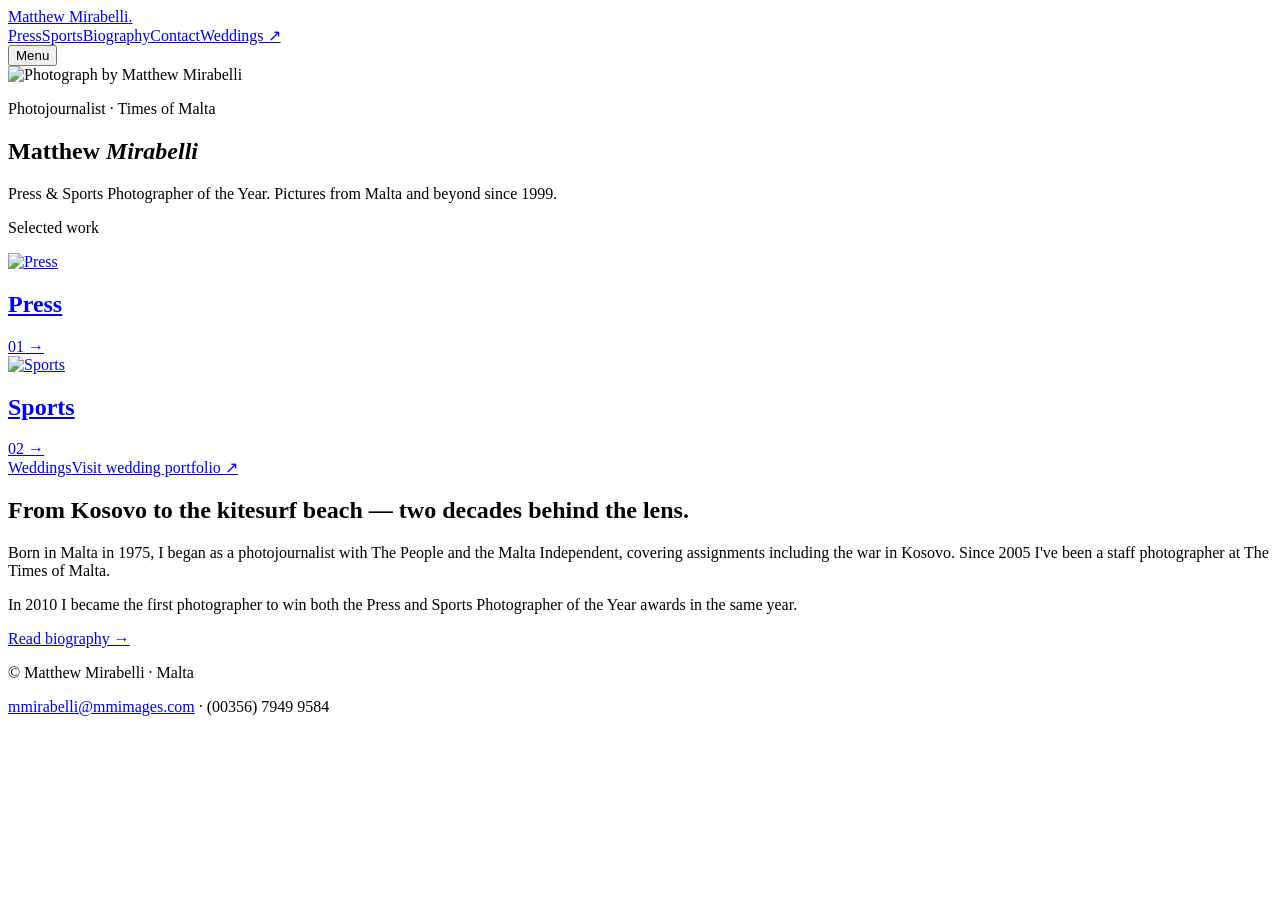
==== index.html @ 401b571f "Add files via upload" ====
<!DOCTYPE html><html lang="en"><head><meta charSet="utf-8"/><meta name="viewport" content="width=device-width, initial-scale=1"/><link rel="preload" as="image" href="/photos/da0c5287054f5cd6f1fd26bd9e61578023b925751311607000110951297.jpg"/><link rel="stylesheet" href="/assets/styles-BMeawFtB.css" data-precedence="default"/><link rel="stylesheet" href="https://fonts.googleapis.com/css2?family=Archivo:wght@400;500&amp;family=Instrument+Serif:ital@0;1&amp;family=JetBrains+Mono:wght@400&amp;display=swap" data-precedence="default"/><title>Matthew Mirabelli — Photographer, Malta</title><meta name="author" content="Matthew Mirabelli"/><meta property="og:type" content="website"/><meta name="twitter:card" content="summary_large_image"/><meta name="description" content="Award-winning Maltese photojournalist. Press, sports and wedding photography by Matthew Mirabelli."/><meta property="og:title" content="Matthew Mirabelli — Photographer, Malta"/><meta property="og:description" content="Press, sports and weddings by an award-winning Maltese photojournalist."/><link rel="modulepreload" href="/assets/index-h5pFaDj7.js"/><link rel="modulepreload" href="/assets/routes-BQsmBye3.js"/><link rel="modulepreload" href="/assets/photos-ENBHhTog.js"/><link rel="preconnect" href="https://fonts.googleapis.com"/><link rel="icon" href="/favicon.ico" type="image/x-icon"/></head><body><header class="fixed inset-x-0 top-0 z-40 border-b border-border bg-background/80 backdrop-blur"><div class="mx-auto flex max-w-7xl items-center justify-between px-6 py-4"><a class="font-display text-2xl leading-none active" href="/" data-status="active" aria-current="page">Matthew Mirabelli<span class="text-primary">.</span></a><nav class="hidden items-center gap-8 md:flex"><a class="eyebrow transition-colors hover:text-foreground" href="/press">Press</a><a class="eyebrow transition-colors hover:text-foreground" href="/sports">Sports</a><a class="eyebrow transition-colors hover:text-foreground" href="/biography">Biography</a><a class="eyebrow transition-colors hover:text-foreground" href="/contact">Contact</a><a href="https://weddings.mmimages.com/" target="_blank" rel="noreferrer" class="eyebrow transition-colors hover:text-foreground">Weddings ↗</a></nav><button class="eyebrow md:hidden" aria-label="Menu">Menu</button></div></header><!--$--><main><section class="relative flex h-screen min-h-[600px] items-end overflow-hidden"><img src="/photos/da0c5287054f5cd6f1fd26bd9e61578023b925751311607000110951297.jpg" alt="Photograph by Matthew Mirabelli" class="absolute inset-0 h-full w-full object-cover"/><div class="absolute inset-0 bg-scrim"></div><div class="relative mx-auto w-full max-w-7xl px-6 pb-16"><p class="eyebrow mb-6 animate-rise">Photojournalist · Times of Malta</p><h1 class="max-w-5xl text-6xl leading-[0.95] animate-rise md:text-9xl">Matthew <em class="text-primary">Mirabelli</em></h1><p class="mt-6 max-w-md text-muted-foreground animate-rise">Press &amp; Sports Photographer of the Year. Pictures from Malta and beyond since 1999.</p></div></section><section class="mx-auto max-w-7xl px-6 py-24"><p class="eyebrow mb-10">Selected work</p><div class="grid gap-4 md:grid-cols-2"><a class="group relative block aspect-[3/4] overflow-hidden bg-card" href="/press"><img src="/photos/a33350bea760d68887bf80b97b3a5e6a1703587327.jpg" alt="Press" loading="lazy" class="h-full w-full object-cover transition duration-700 group-hover:scale-105"/><div class="absolute inset-0 bg-scrim"></div><div class="absolute bottom-0 flex w-full items-end justify-between p-6"><h2 class="text-5xl">Press</h2><span class="eyebrow group-hover:text-primary">01<!-- --> →</span></div></a><a class="group relative block aspect-[3/4] overflow-hidden bg-card" href="/sports"><img src="/photos/f87a9845cd511e9c80e36611581844c11703587564.jpg" alt="Sports" loading="lazy" class="h-full w-full object-cover transition duration-700 group-hover:scale-105"/><div class="absolute inset-0 bg-scrim"></div><div class="absolute bottom-0 flex w-full items-end justify-between p-6"><h2 class="text-5xl">Sports</h2><span class="eyebrow group-hover:text-primary">02<!-- --> →</span></div></a></div><a href="https://weddings.mmimages.com/" target="_blank" rel="noreferrer" class="group mt-4 flex items-center justify-between border border-border px-6 py-8 transition-colors hover:border-primary"><span class="font-display text-4xl md:text-5xl">Weddings</span><span class="eyebrow group-hover:text-primary">Visit wedding portfolio ↗</span></a></section><section class="border-t border-border"><div class="mx-auto grid max-w-7xl gap-12 px-6 py-24 md:grid-cols-2"><h2 class="text-4xl leading-tight md:text-6xl">From Kosovo to the kitesurf beach — two decades behind the lens.</h2><div class="space-y-6 text-muted-foreground"><p>Born in Malta in 1975, I began as a photojournalist with The People and the Malta Independent, covering assignments including the war in Kosovo. Since 2005 I&#x27;ve been a staff photographer at The Times of Malta.</p><p>In 2010 I became the first photographer to win both the Press and Sports Photographer of the Year awards in the same year.</p><a class="eyebrow inline-block text-primary! hover:underline" href="/biography">Read biography →</a></div></div></section></main><script>(function(a,f){let l;try{l=JSON.parse(sessionStorage.getItem(a)||"{}")}catch{return}const n=l?.[f||history.state?.__TSR_key];let c=!1;for(const t in n){const e=n[t],o=e?.scrollX,s=e?.scrollY;if(Number.isFinite(o)&&Number.isFinite(s)){if(t==="window")scrollTo(o,s),c=!0;else if(t)try{const r=document.querySelector(t);r&&(r.scrollLeft=o,r.scrollTop=s)}catch{}}}if(c)return;const i=location.hash.slice(1);if(i){const t=history.state?.__hashScrollIntoViewOptions??!0;if(t){const e=document.getElementById(i);e&&e.scrollIntoView(t)}return}scrollTo(0,0)})("tsr-scroll-restoration-v1_3");document.currentScript.remove()</script><!--/$--><footer class="border-t border-border"><div class="mx-auto flex max-w-7xl flex-col justify-between gap-4 px-6 py-10 md:flex-row"><p class="eyebrow">© Matthew Mirabelli · Malta</p><p class="eyebrow"><a href="mailto:mmirabelli@mmimages.com" class="hover:text-primary">mmirabelli@mmimages.com</a> · (00356) 7949 9584</p></div></footer><script data-tsr-stream-part="">(self.$R=self.$R||{})["tsr"]=[];self.$_TSR={h(){this.hydrated=!0,this.c()},e(){this.streamEnded=!0,this.c()},c(){this.hydrated&&this.streamEnded&&(delete self.$_TSR,delete self.$R.tsr)},p(e){this.initialized?e():this.buffer.push(e)},buffer:[]};$_TSR.router=($R=>$R[0]={manifest:$R[1]={routes:$R[2]={__root__:$R[3]={preloads:$R[4]=["/assets/index-h5pFaDj7.js"],scripts:$R[5]=[$R[6]={attrs:$R[7]={type:"module",async:!0,src:"/assets/index-h5pFaDj7.js"}}]},"/":$R[8]={preloads:$R[9]=["/assets/routes-BQsmBye3.js","/assets/photos-ENBHhTog.js"]}}},matches:$R[10]=[$R[11]={i:"__root__ ",u:1795287842264,s:"success",ssr:!0},$R[12]={i:"  ",u:1795287842265,s:"success",ssr:!0}]})($R["tsr"]);$_TSR.e();{let s=document.currentScript,p;while((p=s.previousElementSibling)&&p.hasAttribute('data-tsr-stream-part'))p.remove();s.remove()}</script><script type="module" async="" src="/assets/index-h5pFaDj7.js"></script><script>document.currentScript.remove();/*$tsr-stream-boundary*/</script></body></html>
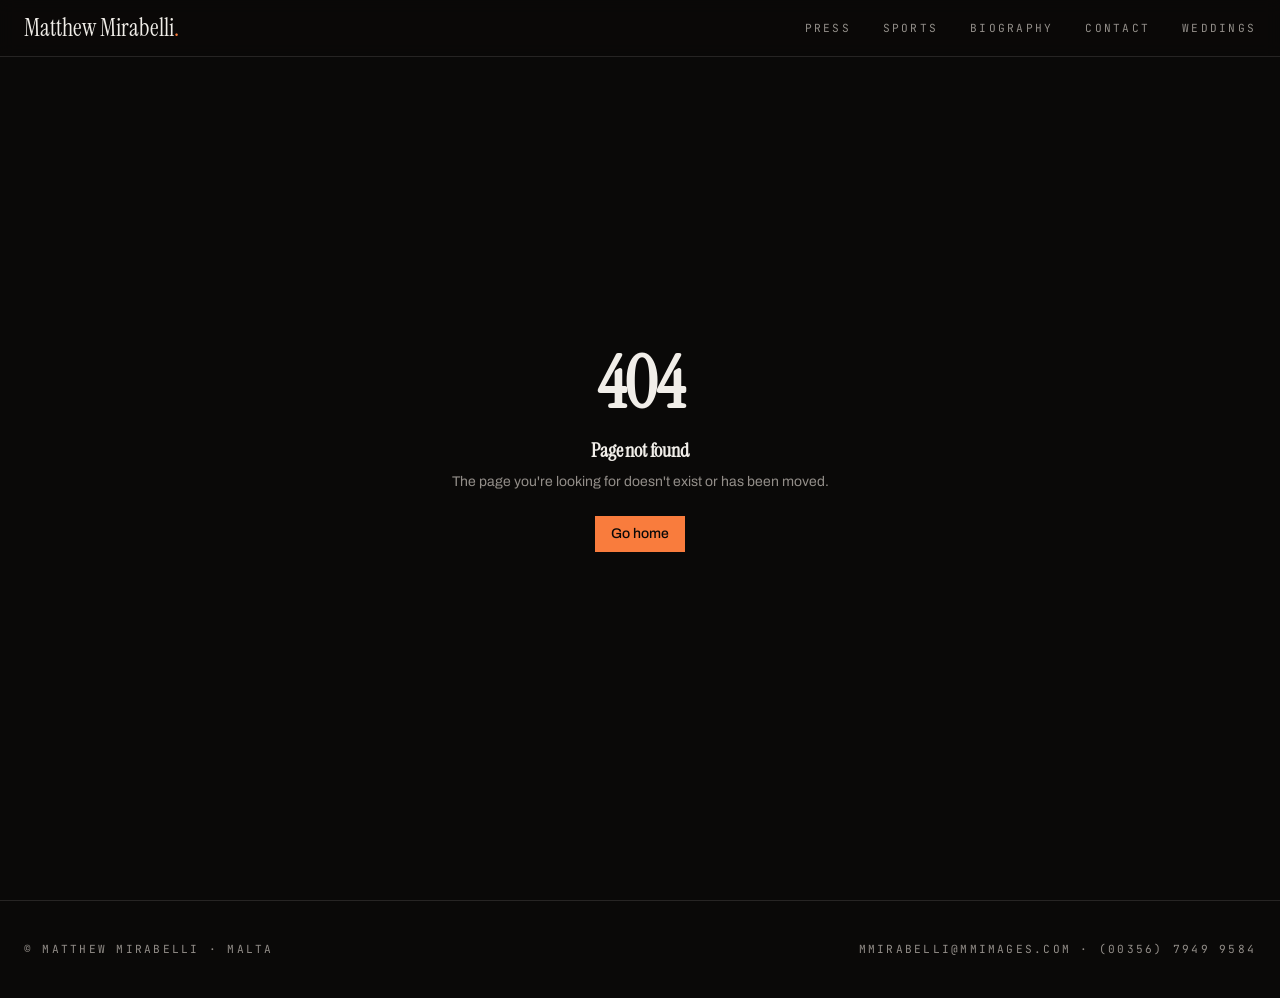
==== commit 8913f871: "Add files via upload" ====
--- a/index.html
+++ b/index.html
@@ -1 +1 @@
-<!DOCTYPE html><html lang="en"><head><meta charSet="utf-8"/><meta name="viewport" content="width=device-width, initial-scale=1"/><link rel="preload" as="image" href="/photos/da0c5287054f5cd6f1fd26bd9e61578023b925751311607000110951297.jpg"/><link rel="stylesheet" href="/assets/styles-BMeawFtB.css" data-precedence="default"/><link rel="stylesheet" href="https://fonts.googleapis.com/css2?family=Archivo:wght@400;500&amp;family=Instrument+Serif:ital@0;1&amp;family=JetBrains+Mono:wght@400&amp;display=swap" data-precedence="default"/><title>Matthew Mirabelli — Photographer, Malta</title><meta name="author" content="Matthew Mirabelli"/><meta property="og:type" content="website"/><meta name="twitter:card" content="summary_large_image"/><meta name="description" content="Award-winning Maltese photojournalist. Press, sports and wedding photography by Matthew Mirabelli."/><meta property="og:title" content="Matthew Mirabelli — Photographer, Malta"/><meta property="og:description" content="Press, sports and weddings by an award-winning Maltese photojournalist."/><link rel="modulepreload" href="/assets/index-h5pFaDj7.js"/><link rel="modulepreload" href="/assets/routes-BQsmBye3.js"/><link rel="modulepreload" href="/assets/photos-ENBHhTog.js"/><link rel="preconnect" href="https://fonts.googleapis.com"/><link rel="icon" href="/favicon.ico" type="image/x-icon"/></head><body><header class="fixed inset-x-0 top-0 z-40 border-b border-border bg-background/80 backdrop-blur"><div class="mx-auto flex max-w-7xl items-center justify-between px-6 py-4"><a class="font-display text-2xl leading-none active" href="/" data-status="active" aria-current="page">Matthew Mirabelli<span class="text-primary">.</span></a><nav class="hidden items-center gap-8 md:flex"><a class="eyebrow transition-colors hover:text-foreground" href="/press">Press</a><a class="eyebrow transition-colors hover:text-foreground" href="/sports">Sports</a><a class="eyebrow transition-colors hover:text-foreground" href="/biography">Biography</a><a class="eyebrow transition-colors hover:text-foreground" href="/contact">Contact</a><a href="https://weddings.mmimages.com/" target="_blank" rel="noreferrer" class="eyebrow transition-colors hover:text-foreground">Weddings ↗</a></nav><button class="eyebrow md:hidden" aria-label="Menu">Menu</button></div></header><!--$--><main><section class="relative flex h-screen min-h-[600px] items-end overflow-hidden"><img src="/photos/da0c5287054f5cd6f1fd26bd9e61578023b925751311607000110951297.jpg" alt="Photograph by Matthew Mirabelli" class="absolute inset-0 h-full w-full object-cover"/><div class="absolute inset-0 bg-scrim"></div><div class="relative mx-auto w-full max-w-7xl px-6 pb-16"><p class="eyebrow mb-6 animate-rise">Photojournalist · Times of Malta</p><h1 class="max-w-5xl text-6xl leading-[0.95] animate-rise md:text-9xl">Matthew <em class="text-primary">Mirabelli</em></h1><p class="mt-6 max-w-md text-muted-foreground animate-rise">Press &amp; Sports Photographer of the Year. Pictures from Malta and beyond since 1999.</p></div></section><section class="mx-auto max-w-7xl px-6 py-24"><p class="eyebrow mb-10">Selected work</p><div class="grid gap-4 md:grid-cols-2"><a class="group relative block aspect-[3/4] overflow-hidden bg-card" href="/press"><img src="/photos/a33350bea760d68887bf80b97b3a5e6a1703587327.jpg" alt="Press" loading="lazy" class="h-full w-full object-cover transition duration-700 group-hover:scale-105"/><div class="absolute inset-0 bg-scrim"></div><div class="absolute bottom-0 flex w-full items-end justify-between p-6"><h2 class="text-5xl">Press</h2><span class="eyebrow group-hover:text-primary">01<!-- --> →</span></div></a><a class="group relative block aspect-[3/4] overflow-hidden bg-card" href="/sports"><img src="/photos/f87a9845cd511e9c80e36611581844c11703587564.jpg" alt="Sports" loading="lazy" class="h-full w-full object-cover transition duration-700 group-hover:scale-105"/><div class="absolute inset-0 bg-scrim"></div><div class="absolute bottom-0 flex w-full items-end justify-between p-6"><h2 class="text-5xl">Sports</h2><span class="eyebrow group-hover:text-primary">02<!-- --> →</span></div></a></div><a href="https://weddings.mmimages.com/" target="_blank" rel="noreferrer" class="group mt-4 flex items-center justify-between border border-border px-6 py-8 transition-colors hover:border-primary"><span class="font-display text-4xl md:text-5xl">Weddings</span><span class="eyebrow group-hover:text-primary">Visit wedding portfolio ↗</span></a></section><section class="border-t border-border"><div class="mx-auto grid max-w-7xl gap-12 px-6 py-24 md:grid-cols-2"><h2 class="text-4xl leading-tight md:text-6xl">From Kosovo to the kitesurf beach — two decades behind the lens.</h2><div class="space-y-6 text-muted-foreground"><p>Born in Malta in 1975, I began as a photojournalist with The People and the Malta Independent, covering assignments including the war in Kosovo. Since 2005 I&#x27;ve been a staff photographer at The Times of Malta.</p><p>In 2010 I became the first photographer to win both the Press and Sports Photographer of the Year awards in the same year.</p><a class="eyebrow inline-block text-primary! hover:underline" href="/biography">Read biography →</a></div></div></section></main><script>(function(a,f){let l;try{l=JSON.parse(sessionStorage.getItem(a)||"{}")}catch{return}const n=l?.[f||history.state?.__TSR_key];let c=!1;for(const t in n){const e=n[t],o=e?.scrollX,s=e?.scrollY;if(Number.isFinite(o)&&Number.isFinite(s)){if(t==="window")scrollTo(o,s),c=!0;else if(t)try{const r=document.querySelector(t);r&&(r.scrollLeft=o,r.scrollTop=s)}catch{}}}if(c)return;const i=location.hash.slice(1);if(i){const t=history.state?.__hashScrollIntoViewOptions??!0;if(t){const e=document.getElementById(i);e&&e.scrollIntoView(t)}return}scrollTo(0,0)})("tsr-scroll-restoration-v1_3");document.currentScript.remove()</script><!--/$--><footer class="border-t border-border"><div class="mx-auto flex max-w-7xl flex-col justify-between gap-4 px-6 py-10 md:flex-row"><p class="eyebrow">© Matthew Mirabelli · Malta</p><p class="eyebrow"><a href="mailto:mmirabelli@mmimages.com" class="hover:text-primary">mmirabelli@mmimages.com</a> · (00356) 7949 9584</p></div></footer><script data-tsr-stream-part="">(self.$R=self.$R||{})["tsr"]=[];self.$_TSR={h(){this.hydrated=!0,this.c()},e(){this.streamEnded=!0,this.c()},c(){this.hydrated&&this.streamEnded&&(delete self.$_TSR,delete self.$R.tsr)},p(e){this.initialized?e():this.buffer.push(e)},buffer:[]};$_TSR.router=($R=>$R[0]={manifest:$R[1]={routes:$R[2]={__root__:$R[3]={preloads:$R[4]=["/assets/index-h5pFaDj7.js"],scripts:$R[5]=[$R[6]={attrs:$R[7]={type:"module",async:!0,src:"/assets/index-h5pFaDj7.js"}}]},"/":$R[8]={preloads:$R[9]=["/assets/routes-BQsmBye3.js","/assets/photos-ENBHhTog.js"]}}},matches:$R[10]=[$R[11]={i:"__root__ ",u:1795287842264,s:"success",ssr:!0},$R[12]={i:"  ",u:1795287842265,s:"success",ssr:!0}]})($R["tsr"]);$_TSR.e();{let s=document.currentScript,p;while((p=s.previousElementSibling)&&p.hasAttribute('data-tsr-stream-part'))p.remove();s.remove()}</script><script type="module" async="" src="/assets/index-h5pFaDj7.js"></script><script>document.currentScript.remove();/*$tsr-stream-boundary*/</script></body></html>+<!DOCTYPE html><html lang="en"><head><meta charSet="utf-8"/><meta name="viewport" content="width=device-width, initial-scale=1"/><link rel="preload" as="image" href="/photos/da0c5287054f5cd6f1fd26bd9e61578023b925751311607000110951297.jpg"/><link rel="stylesheet" href="/assets/styles-CXyF8iSA.css" data-precedence="default"/><link rel="stylesheet" href="https://fonts.googleapis.com/css2?family=Archivo:wght@400;500&amp;family=Cormorant+Garamond:ital,wght@0,300;0,400;0,500;1,300;1,400&amp;family=Instrument+Serif:ital@0;1&amp;family=JetBrains+Mono:wght@400&amp;family=Jost:wght@300;400;500&amp;display=swap" data-precedence="default"/><title>Matthew Mirabelli — Photographer, Malta</title><meta name="author" content="Matthew Mirabelli"/><meta name="description" content="Award-winning Maltese photojournalist. Press, sports and wedding photography by Matthew Mirabelli."/><meta property="og:title" content="Matthew Mirabelli — Photographer, Malta"/><meta property="og:description" content="Press, sports and weddings by an award-winning Maltese photojournalist."/><meta property="og:type" content="website"/><meta name="twitter:card" content="summary_large_image"/><link rel="modulepreload" href="/assets/index-CfX05RZV.js"/><link rel="modulepreload" href="/assets/routes-Dlo5bgGj.js"/><link rel="modulepreload" href="/assets/photos-ENBHhTog.js"/><link rel="preconnect" href="https://fonts.googleapis.com"/><link rel="preconnect" href="https://fonts.gstatic.com" crossorigin="anonymous"/><link rel="icon" href="/favicon.ico" type="image/x-icon"/></head><body><header class="fixed inset-x-0 top-0 z-40 border-b border-border bg-background/80 backdrop-blur"><div class="mx-auto flex max-w-7xl items-center justify-between px-6 py-4"><a class="font-display text-2xl leading-none active" href="/" data-status="active" aria-current="page">Matthew Mirabelli<span class="text-primary">.</span></a><nav class="hidden items-center gap-8 md:flex"><a class="eyebrow transition-colors hover:text-foreground" href="/press">Press</a><a class="eyebrow transition-colors hover:text-foreground" href="/sports">Sports</a><a class="eyebrow transition-colors hover:text-foreground" href="/biography">Biography</a><a class="eyebrow transition-colors hover:text-foreground" href="/contact">Contact</a><a class="eyebrow transition-colors hover:text-foreground" href="/weddings">Weddings</a></nav><button class="eyebrow md:hidden" aria-label="Menu">Menu</button></div></header><!--$--><main><section class="relative flex h-screen min-h-[600px] items-end overflow-hidden"><img src="/photos/da0c5287054f5cd6f1fd26bd9e61578023b925751311607000110951297.jpg" alt="Photograph by Matthew Mirabelli" class="absolute inset-0 h-full w-full object-cover"/><div class="absolute inset-0 bg-scrim"></div><div class="relative mx-auto w-full max-w-7xl px-6 pb-16"><p class="eyebrow mb-6 animate-rise">Photojournalist · Times of Malta</p><h1 class="max-w-5xl text-6xl leading-[0.95] animate-rise md:text-9xl">Matthew <em class="text-primary">Mirabelli</em></h1><p class="mt-6 max-w-md text-muted-foreground animate-rise">Press &amp; Sports Photographer of the Year. Pictures from Malta and beyond since 1999.</p></div></section><section class="mx-auto max-w-7xl px-6 py-24"><p class="eyebrow mb-10">Selected work</p><div class="grid gap-4 md:grid-cols-2"><a class="group relative block aspect-[3/4] overflow-hidden bg-card" href="/press"><img src="/photos/a33350bea760d68887bf80b97b3a5e6a1703587327.jpg" alt="Press" loading="lazy" class="h-full w-full object-cover transition duration-700 group-hover:scale-105"/><div class="absolute inset-0 bg-scrim"></div><div class="absolute bottom-0 flex w-full items-end justify-between p-6"><h2 class="text-5xl">Press</h2><span class="eyebrow group-hover:text-primary">01<!-- --> →</span></div></a><a class="group relative block aspect-[3/4] overflow-hidden bg-card" href="/sports"><img src="/photos/f87a9845cd511e9c80e36611581844c11703587564.jpg" alt="Sports" loading="lazy" class="h-full w-full object-cover transition duration-700 group-hover:scale-105"/><div class="absolute inset-0 bg-scrim"></div><div class="absolute bottom-0 flex w-full items-end justify-between p-6"><h2 class="text-5xl">Sports</h2><span class="eyebrow group-hover:text-primary">02<!-- --> →</span></div></a></div><a class="group mt-4 flex items-center justify-between border border-border px-6 py-8 transition-colors hover:border-primary" href="/weddings"><span class="font-display text-4xl md:text-5xl">Weddings</span><span class="eyebrow group-hover:text-primary">Explore wedding photography →</span></a></section><section class="border-t border-border"><div class="mx-auto grid max-w-7xl gap-12 px-6 py-24 md:grid-cols-2"><h2 class="text-4xl leading-tight md:text-6xl">From Kosovo to the kitesurf beach — two decades behind the lens.</h2><div class="space-y-6 text-muted-foreground"><p>Born in Malta in 1975, I began as a photojournalist with The People and the Malta Independent, covering assignments including the war in Kosovo. Since 2005 I&#x27;ve been a staff photographer at The Times of Malta.</p><p>In 2010 I became the first photographer to win both the Press and Sports Photographer of the Year awards in the same year.</p><a class="eyebrow inline-block text-primary! hover:underline" href="/biography">Read biography →</a></div></div></section></main><script>(function(a,f){let l;try{l=JSON.parse(sessionStorage.getItem(a)||"{}")}catch{return}const n=l?.[f||history.state?.__TSR_key];let c=!1;for(const t in n){const e=n[t],o=e?.scrollX,s=e?.scrollY;if(Number.isFinite(o)&&Number.isFinite(s)){if(t==="window")scrollTo(o,s),c=!0;else if(t)try{const r=document.querySelector(t);r&&(r.scrollLeft=o,r.scrollTop=s)}catch{}}}if(c)return;const i=location.hash.slice(1);if(i){const t=history.state?.__hashScrollIntoViewOptions??!0;if(t){const e=document.getElementById(i);e&&e.scrollIntoView(t)}return}scrollTo(0,0)})("tsr-scroll-restoration-v1_3");document.currentScript.remove()</script><!--/$--><footer class="border-t border-border"><div class="mx-auto flex max-w-7xl flex-col justify-between gap-4 px-6 py-10 md:flex-row"><p class="eyebrow">© Matthew Mirabelli · Malta</p><p class="eyebrow"><a href="mailto:mmirabelli@mmimages.com" class="hover:text-primary">mmirabelli@mmimages.com</a> · (00356) 7949 9584</p></div></footer><script data-tsr-stream-part="">(self.$R=self.$R||{})["tsr"]=[];self.$_TSR={h(){this.hydrated=!0,this.c()},e(){this.streamEnded=!0,this.c()},c(){this.hydrated&&this.streamEnded&&(delete self.$_TSR,delete self.$R.tsr)},p(e){this.initialized?e():this.buffer.push(e)},buffer:[]};$_TSR.router=($R=>$R[0]={manifest:$R[1]={routes:$R[2]={__root__:$R[3]={preloads:$R[4]=["/assets/index-CfX05RZV.js"],scripts:$R[5]=[$R[6]={attrs:$R[7]={type:"module",async:!0,src:"/assets/index-CfX05RZV.js"}}]},"/":$R[8]={preloads:$R[9]=["/assets/routes-Dlo5bgGj.js","/assets/photos-ENBHhTog.js"]}}},matches:$R[10]=[$R[11]={i:"__root__ ",u:1795333160448,s:"success",ssr:!0},$R[12]={i:"  ",u:1795333160448,s:"success",ssr:!0}]})($R["tsr"]);$_TSR.e();{let s=document.currentScript,p;while((p=s.previousElementSibling)&&p.hasAttribute('data-tsr-stream-part'))p.remove();s.remove()}</script><script type="module" async="" src="/assets/index-CfX05RZV.js"></script><script>document.currentScript.remove();/*$tsr-stream-boundary*/</script></body></html>
